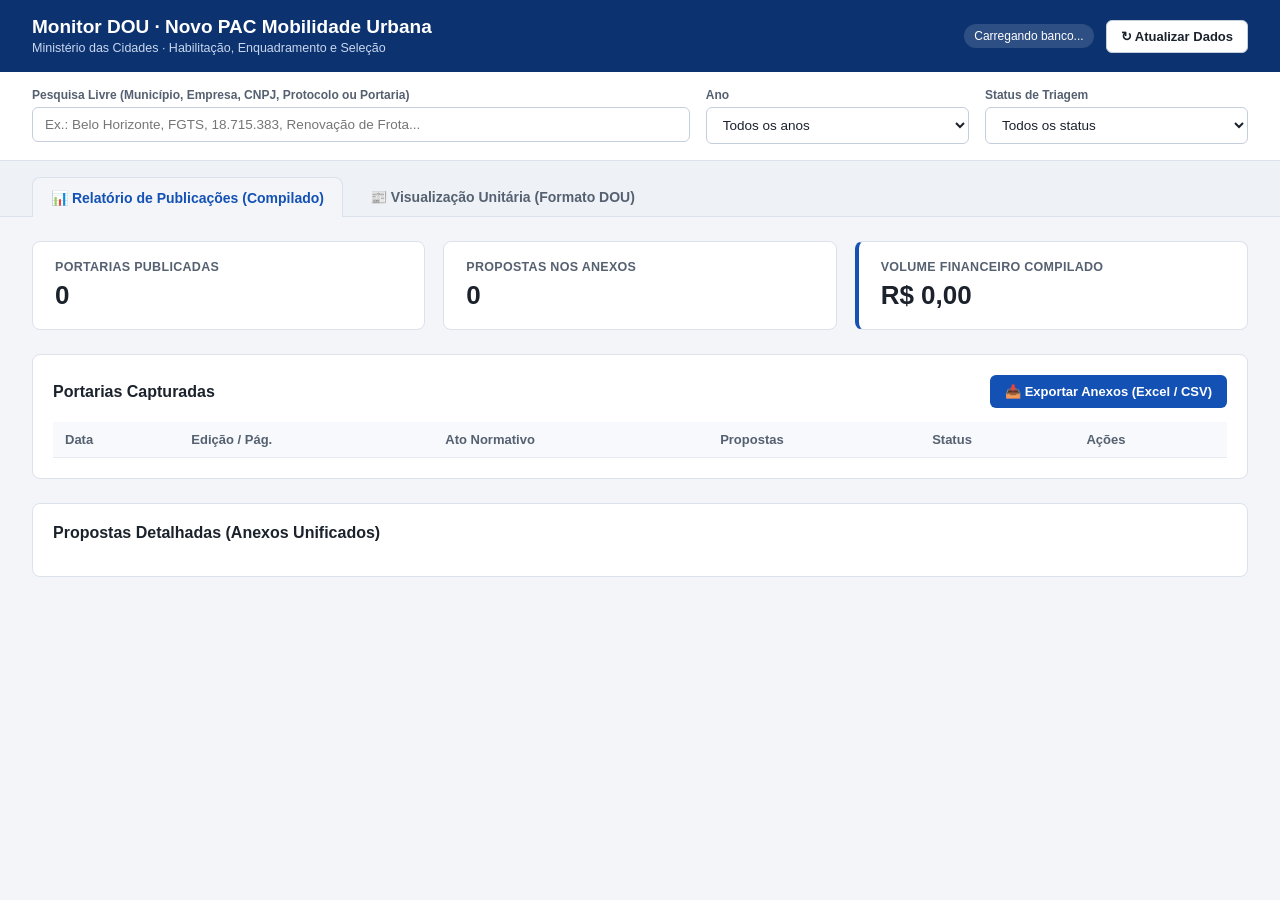
==== painel.html @ 19306ff7 "Atualizacao DOU Novo PAC (26/11/2026 11:41)" ====
<!DOCTYPE html>
<html lang="pt-BR">
<head>
  <meta charset="UTF-8">
  <meta name="viewport" content="width=device-width, initial-scale=1.0">
  <title>Monitor DOU — Novo PAC Mobilidade Urbana</title>
  <link rel="stylesheet" href="estilo_dou.css">
</head>
<body>
  <header class="topbar">
    <div class="topbar-info">
      <h1>Monitor DOU · Novo PAC Mobilidade Urbana</h1>
      <span class="subtitulo">Ministério das Cidades · Habilitação, Enquadramento e Seleção</span>
    </div>
    <div class="topbar-actions">
      <span id="badge-atualizacao" class="badge-sync">Carregando banco...</span>
      <button id="btn-recarregar" class="btn btn-secundario" type="button">↻ Atualizar Dados</button>
    </div>
  </header>

  <section class="barra-filtros">
    <div class="campo-filtro campo-busca">
      <label for="filtro-busca">Pesquisa Livre (Município, Empresa, CNPJ, Protocolo ou Portaria)</label>
      <input type="text" id="filtro-busca" placeholder="Ex.: Belo Horizonte, FGTS, 18.715.383, Renovação de Frota...">
    </div>
    <div class="campo-filtro">
      <label for="filtro-ano">Ano</label>
      <select id="filtro-ano">
        <option value="TODOS">Todos os anos</option>
      </select>
    </div>
    <div class="campo-filtro">
      <label for="filtro-status">Status de Triagem</label>
      <select id="filtro-status">
        <option value="TODOS">Todos os status</option>
        <option value="Pendente">Pendente</option>
        <option value="Em análise">Em análise</option>
        <option value="Conferido">Conferido</option>
      </select>
    </div>
  </section>

  <nav class="abas-nav">
    <button class="aba-btn ativa" data-aba="relatorio" type="button">
      📊 Relatório de Publicações (Compilado)
    </button>
    <button class="aba-btn" data-aba="unitaria" type="button">
      📰 Visualização Unitária (Formato DOU)
    </button>
  </nav>

  <!-- ABA 1: RELATÓRIO COMPILADO -->
  <main id="view-relatorio" class="container-principal">
    <section class="grid-kpis">
      <article class="kpi-card">
        <span class="kpi-label">Portarias Publicadas</span>
        <strong id="kpi-portarias" class="kpi-valor">0</strong>
      </article>
      <article class="kpi-card">
        <span class="kpi-label">Propostas nos Anexos</span>
        <strong id="kpi-propostas" class="kpi-valor">0</strong>
      </article>
      <article class="kpi-card destaque">
        <span class="kpi-label">Volume Financeiro Compilado</span>
        <strong id="kpi-volume" class="kpi-valor">R$ 0,00</strong>
      </article>
    </section>

    <section class="bloco-tabela">
      <div class="bloco-header">
        <h2>Portarias Capturadas</h2>
        <button id="btn-exportar-csv" class="btn btn-primario" type="button">📥 Exportar Anexos (Excel / CSV)</button>
      </div>
      <div class="tabela-scroll">
        <table class="tabela-dados" id="tabela-portarias">
          <thead>
            <tr>
              <th>Data</th>
              <th>Edição / Pág.</th>
              <th>Ato Normativo</th>
              <th>Propostas</th>
              <th>Status</th>
              <th>Ações</th>
            </tr>
          </thead>
          <tbody></tbody>
        </table>
      </div>
    </section>

    <section class="bloco-tabela">
      <div class="bloco-header">
        <h2>Propostas Detalhadas (Anexos Unificados)</h2>
        <span id="contador-anexos" class="texto-auxiliar"></span>
      </div>
      <div class="tabela-scroll">
        <table class="tabela-dados" id="tabela-anexos">
          <thead></thead>
          <tbody></tbody>
        </table>
      </div>
    </section>
  </main>

  <!-- ABA 2: VISUALIZAÇÃO UNITÁRIA (FAC-SÍMILE DOU) -->
  <main id="view-unitaria" class="container-principal oculto">
    <section class="controles-unitaria">
      <div class="campo-filtro campo-seletor-ato">
        <label for="seletor-portaria">Selecione a Portaria Publicada:</label>
        <select id="seletor-portaria"></select>
      </div>
      <div class="campo-filtro">
        <label for="seletor-status-unitario">Status de Triagem:</label>
        <select id="seletor-status-unitario">
          <option value="Pendente">Pendente</option>
          <option value="Em análise">Em análise</option>
          <option value="Conferido">Conferido</option>
        </select>
      </div>
      <div class="acoes-unitaria">
        <a id="link-original-dou" href="#" target="_blank" rel="noopener" class="btn btn-secundario">Abrir no in.gov.br ↗</a>
        <button id="btn-imprimir-dou" class="btn btn-primario" type="button">🖨️ Imprimir / PDF</button>
      </div>
    </section>

    <article id="folha-dou" class="folha-dou">
      <p class="texto-vazio">Nenhuma portaria selecionada.</p>
    </article>
  </main>

  <script src="app_dou.js"></script>
</body>
</html>
---- estilo_dou.css ----
:root {
  --azul-gov: #1351b4;
  --azul-gov-escuro: #0c326f;
  --fundo-pagina: #f3f5f8;
  --fundo-card: #ffffff;
  --borda: #dce2ec;
  --texto-principal: #1b222c;
  --texto-secundario: #556070;
}

* {
  box-sizing: border-box;
}

body {
  margin: 0;
  font-family: -apple-system, BlinkMacSystemFont, "Segoe UI", Roboto, Arial, sans-serif;
  background-color: var(--fundo-pagina);
  color: var(--texto-principal);
}

/* Cabeçalho Superior */
.topbar {
  background: var(--azul-gov-escuro);
  color: #fff;
  padding: 16px 32px;
  display: flex;
  justify-content: space-between;
  align-items: center;
  flex-wrap: wrap;
  gap: 12px;
}

.topbar h1 {
  margin: 0;
  font-size: 19px;
  font-weight: 700;
}

.topbar .subtitulo {
  font-size: 12.5px;
  color: #c9d8f0;
}

.topbar-actions {
  display: flex;
  align-items: center;
  gap: 12px;
}

.badge-sync {
  font-size: 12px;
  background: rgba(255, 255, 255, 0.14);
  padding: 5px 10px;
  border-radius: 99px;
}

/* Filtros */
.barra-filtros {
  background: var(--fundo-card);
  border-bottom: 1px solid var(--borda);
  padding: 16px 32px;
  display: grid;
  grid-template-columns: 2.5fr 1fr 1fr;
  gap: 16px;
}

.campo-filtro {
  display: flex;
  flex-direction: column;
  gap: 5px;
}

.campo-filtro label {
  font-size: 12px;
  font-weight: 600;
  color: var(--texto-secundario);
}

.campo-filtro input,
.campo-filtro select {
  padding: 9px 12px;
  border: 1px solid #c5cedb;
  border-radius: 6px;
  font-size: 13.5px;
  background: #fff;
  color: var(--texto-principal);
}

.campo-filtro input:focus,
.campo-filtro select:focus {
  outline: 2px solid rgba(19, 81, 180, 0.25);
  border-color: var(--azul-gov);
}

/* Abas */
.abas-nav {
  padding: 16px 32px 0 32px;
  display: flex;
  gap: 8px;
  border-bottom: 1px solid var(--borda);
  background: #eef2f7;
}

.aba-btn {
  padding: 11px 18px;
  border: 1px solid transparent;
  border-bottom: none;
  background: transparent;
  font-size: 14px;
  font-weight: 600;
  color: var(--texto-secundario);
  border-radius: 8px 8px 0 0;
  cursor: pointer;
}

.aba-btn.ativa {
  background: var(--fundo-pagina);
  color: var(--azul-gov);
  border-color: var(--borda);
  margin-bottom: -1px;
}

.container-principal {
  max-width: 1360px;
  margin: 0 auto;
  padding: 24px 32px 48px 32px;
}

.oculto {
  display: none !important;
}

/* KPIs */
.grid-kpis {
  display: grid;
  grid-template-columns: repeat(3, 1fr);
  gap: 18px;
  margin-bottom: 24px;
}

.kpi-card {
  background: var(--fundo-card);
  border: 1px solid var(--borda);
  border-radius: 8px;
  padding: 18px 22px;
  display: flex;
  flex-direction: column;
  gap: 6px;
}

.kpi-card.destaque {
  border-left: 4px solid var(--azul-gov);
}

.kpi-label {
  font-size: 12.5px;
  font-weight: 600;
  color: var(--texto-secundario);
  text-transform: uppercase;
  letter-spacing: 0.3px;
}

.kpi-valor {
  font-size: 26px;
  font-weight: 700;
  color: var(--texto-principal);
}

/* Tabelas do Relatório */
.bloco-tabela {
  background: var(--fundo-card);
  border: 1px solid var(--borda);
  border-radius: 8px;
  padding: 20px;
  margin-bottom: 24px;
}

.bloco-header {
  display: flex;
  justify-content: space-between;
  align-items: center;
  margin-bottom: 14px;
  gap: 12px;
}

.bloco-header h2 {
  margin: 0;
  font-size: 16px;
}

.tabela-scroll {
  overflow-x: auto;
  max-height: 460px;
}

.tabela-dados {
  width: 100%;
  border-collapse: collapse;
  font-size: 13px;
}

.tabela-dados th,
.tabela-dados td {
  padding: 10px 12px;
  border-bottom: 1px solid #e6ebf2;
  text-align: left;
  vertical-align: top;
}

.tabela-dados th {
  background: #f7f9fc;
  font-weight: 600;
  color: var(--texto-secundario);
  position: sticky;
  top: 0;
  z-index: 1;
}

.tabela-dados tbody tr:hover {
  background: #f4f8ff;
}

/* Botões e Badges */
.btn {
  padding: 8px 14px;
  border-radius: 6px;
  font-size: 13px;
  font-weight: 600;
  cursor: pointer;
  border: 1px solid transparent;
  text-decoration: none;
  display: inline-flex;
  align-items: center;
  gap: 6px;
}

.btn-primario {
  background: var(--azul-gov);
  color: #fff;
}

.btn-primario:hover {
  background: var(--azul-gov-escuro);
}

.btn-secundario {
  background: #fff;
  color: var(--texto-principal);
  border-color: #c5cedb;
}

.btn-secundario:hover {
  background: #f0f4fa;
}

.btn-mini {
  padding: 4px 10px;
  font-size: 12px;
}

.pill-status {
  padding: 3px 9px;
  border-radius: 99px;
  font-size: 11.5px;
  font-weight: 600;
  display: inline-block;
}

.status-Pendente { background: #fff3cd; color: #856404; }
.status-Em { background: #cfe2ff; color: #084298; }
.status-Conferido { background: #d1e7dd; color: #0f5132; }

/* Controles da Visão Unitária */
.controles-unitaria {
  background: var(--fundo-card);
  border: 1px solid var(--borda);
  border-radius: 8px;
  padding: 16px 20px;
  margin-bottom: 24px;
  display: grid;
  grid-template-columns: 3fr 1.2fr auto;
  gap: 16px;
  align-items: end;
}

.acoes-unitaria {
  display: flex;
  gap: 10px;
}

/* =========================================================
   FAC-SÍMILE DO DIÁRIO OFICIAL DA UNIÃO (IMPRENSA NACIONAL)
   ========================================================= */
.folha-dou {
  max-width: 880px;
  margin: 0 auto;
  background: #ffffff;
  padding: 48px 58px;
  box-shadow: 0 3px 14px rgba(0, 0, 0, 0.12);
  border-top: 4px solid var(--azul-gov);
  font-family: "Times New Roman", Georgia, serif;
  color: #111111;
}

.dou-topo-titulo {
  font-family: Arial, Helvetica, sans-serif;
  font-size: 16px;
  font-weight: 700;
  letter-spacing: 0.4px;
  margin-bottom: 6px;
}

.dou-metadados {
  font-family: Arial, Helvetica, sans-serif;
  font-size: 12px;
  color: #333;
  padding-bottom: 10px;
  border-bottom: 1px solid #cccccc;
  margin-bottom: 24px;
  line-height: 1.65;
}

.dou-metadados .sep {
  margin: 0 6px;
  color: #999;
}

.dou-ato-titulo {
  text-align: center;
  font-weight: bold;
  font-size: 16px;
  text-transform: uppercase;
  margin: 18px 0 22px 0;
  letter-spacing: 0.3px;
}

.dou-ementa {
  margin-left: 44%;
  text-align: justify;
  font-size: 13.5px;
  line-height: 1.48;
  margin-bottom: 24px;
}

.dou-corpo p {
  text-align: justify;
  text-indent: 2.4em;
  font-size: 15px;
  line-height: 1.62;
  margin: 0 0 12px 0;
}

.dou-assinatura {
  text-align: center;
  font-weight: bold;
  font-size: 14.5px;
  text-transform: uppercase;
  margin: 34px 0 28px 0;
}

.dou-anexo-titulo {
  text-align: center;
  font-weight: bold;
  font-size: 15px;
  margin: 26px 0 12px 0;
}

.dou-tabela-anexo {
  width: 100%;
  border-collapse: collapse;
  font-family: Arial, Helvetica, sans-serif;
  font-size: 11.5px;
  margin-bottom: 28px;
}

.dou-tabela-anexo th,
.dou-tabela-anexo td {
  border: 1px solid #444;
  padding: 6px 8px;
  text-align: left;
  vertical-align: top;
}

.dou-tabela-anexo th {
  background-color: #f2f2f2;
  font-weight: bold;
}

.dou-rodape-certificacao {
  font-family: Arial, Helvetica, sans-serif;
  font-size: 11px;
  color: #555;
  border-top: 1px solid #ddd;
  padding-top: 10px;
  margin-top: 24px;
}

/* Regras limpas para impressão ou Salvar como PDF */
@media print {
  body { background: #fff; }
  .topbar, .barra-filtros, .abas-nav, .controles-unitaria { display: none !important; }
  .container-principal { padding: 0; max-width: 100%; }
  .folha-dou {
    box-shadow: none;
    border-top: none;
    padding: 10px 15px;
    max-width: 100%;
  }
}
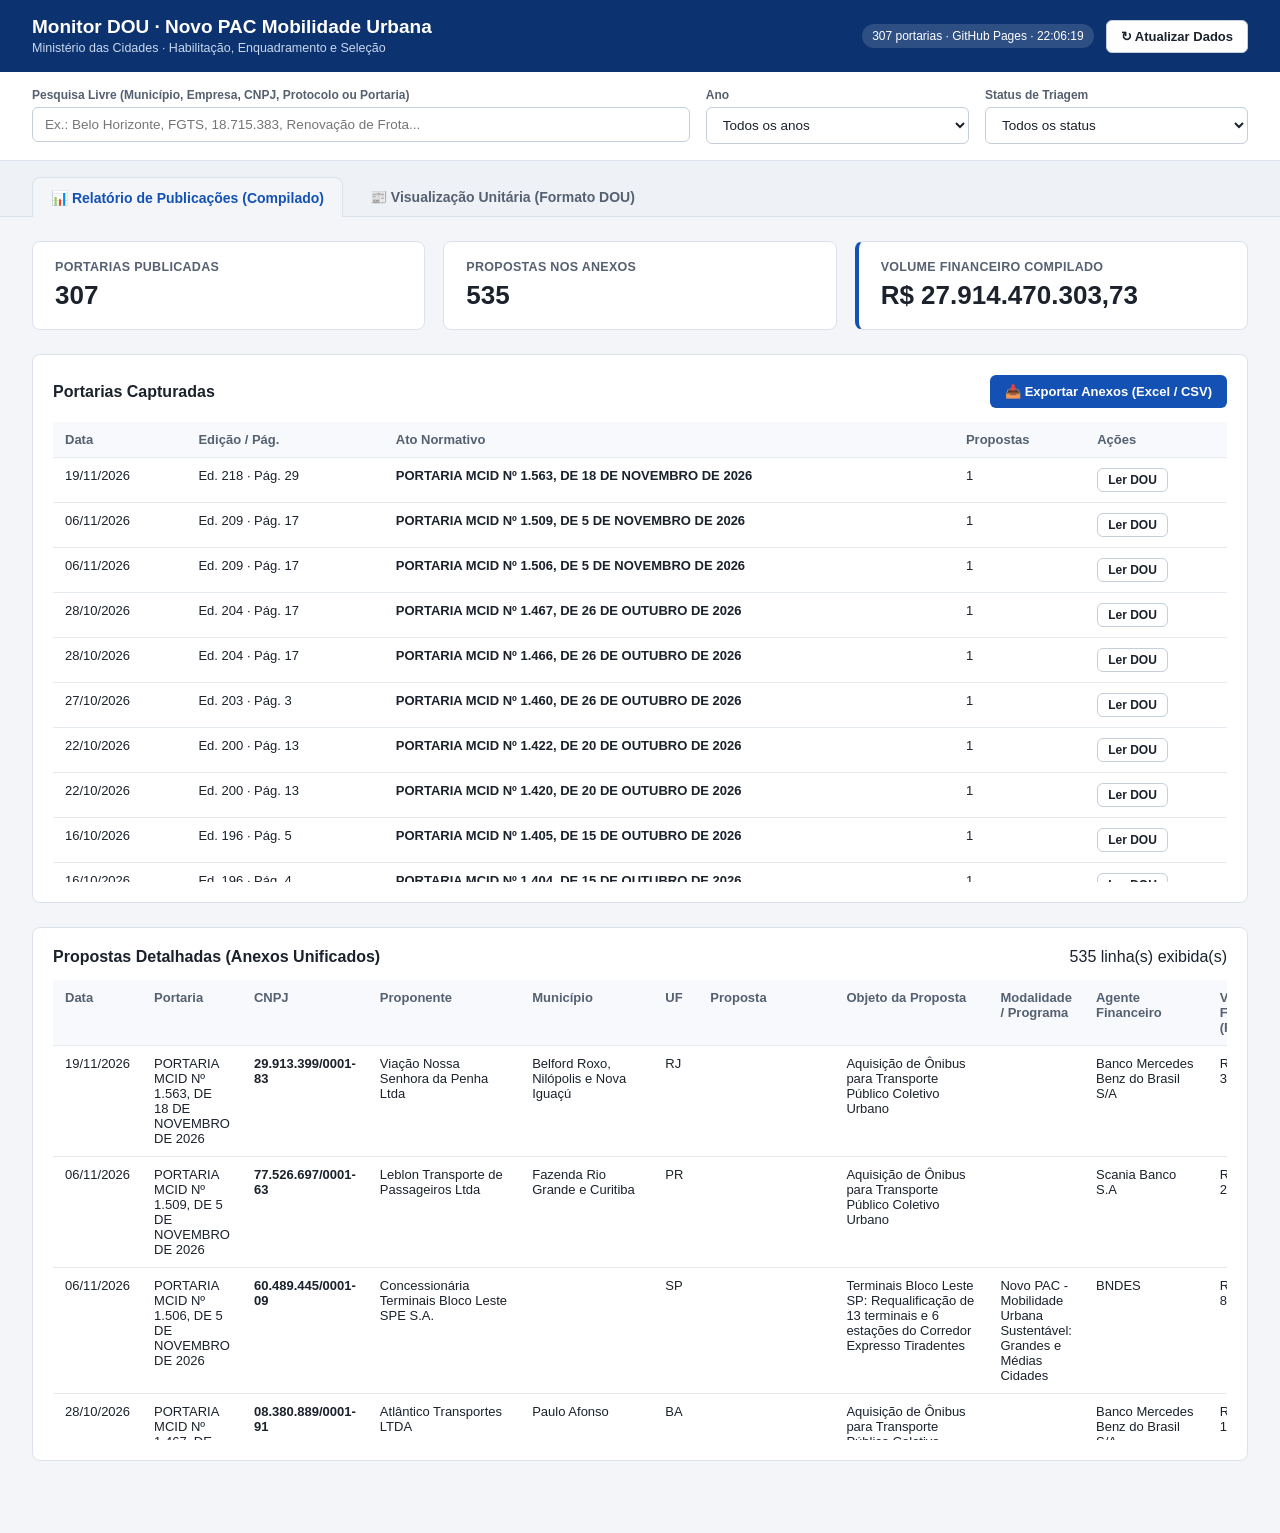
==== commit bfca3b42: "Atualizacao DOU Novo PAC (26/11/2026 12:17)" ====
--- a/painel.html
+++ b/painel.html
@@ -73,16 +73,15 @@
       </div>
       <div class="tabela-scroll">
         <table class="tabela-dados" id="tabela-portarias">
-          <thead>
-            <tr>
-              <th>Data</th>
-              <th>Edição / Pág.</th>
-              <th>Ato Normativo</th>
-              <th>Propostas</th>
-              <th>Status</th>
-              <th>Ações</th>
-            </tr>
-          </thead>
+         <thead>
+  <tr>
+    <th>Data</th>
+    <th>Edição / Pág.</th>
+    <th>Ato Normativo</th>
+    <th>Propostas</th>
+    <th>Ações</th>
+  </tr>
+</thead>
           <tbody></tbody>
         </table>
       </div>
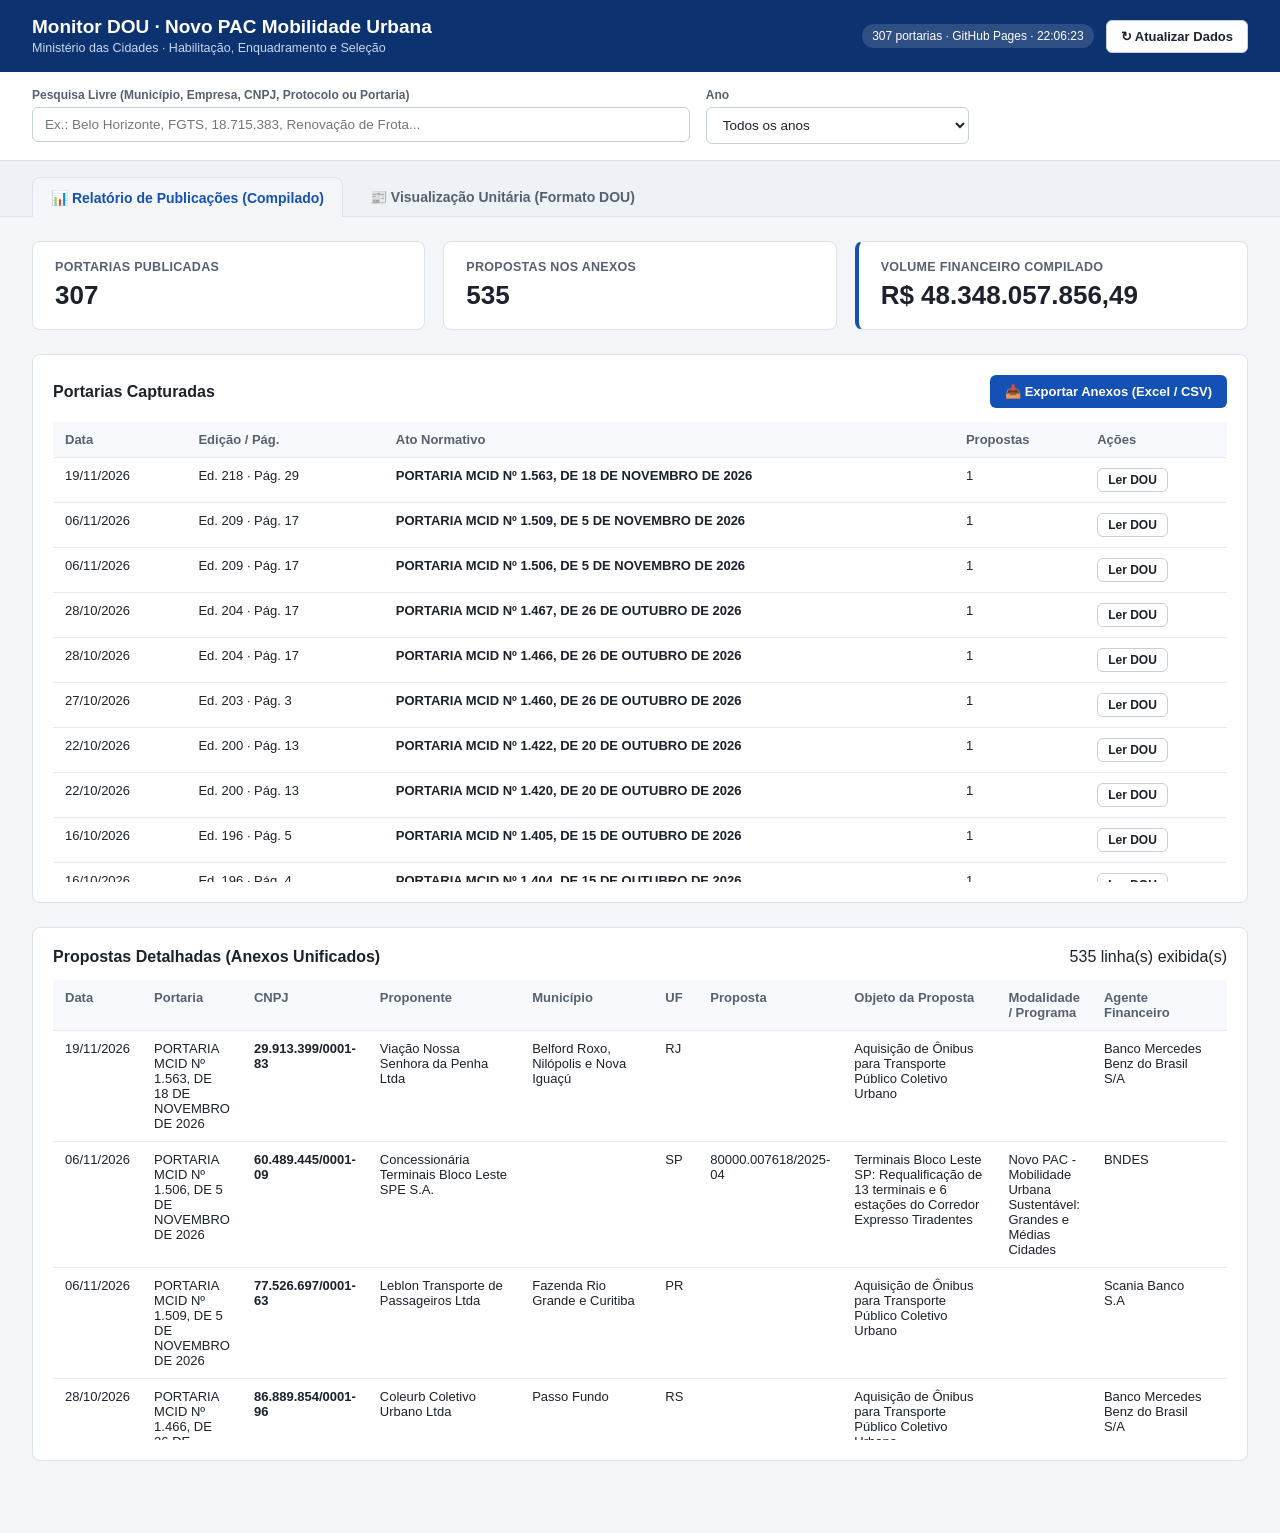
==== commit 017dac29: "Atualizacao DOU Novo PAC (26/11/2026 14:25)" ====
--- a/painel.html
+++ b/painel.html
@@ -27,15 +27,6 @@
       <label for="filtro-ano">Ano</label>
       <select id="filtro-ano">
         <option value="TODOS">Todos os anos</option>
-      </select>
-    </div>
-    <div class="campo-filtro">
-      <label for="filtro-status">Status de Triagem</label>
-      <select id="filtro-status">
-        <option value="TODOS">Todos os status</option>
-        <option value="Pendente">Pendente</option>
-        <option value="Em análise">Em análise</option>
-        <option value="Conferido">Conferido</option>
       </select>
     </div>
   </section>
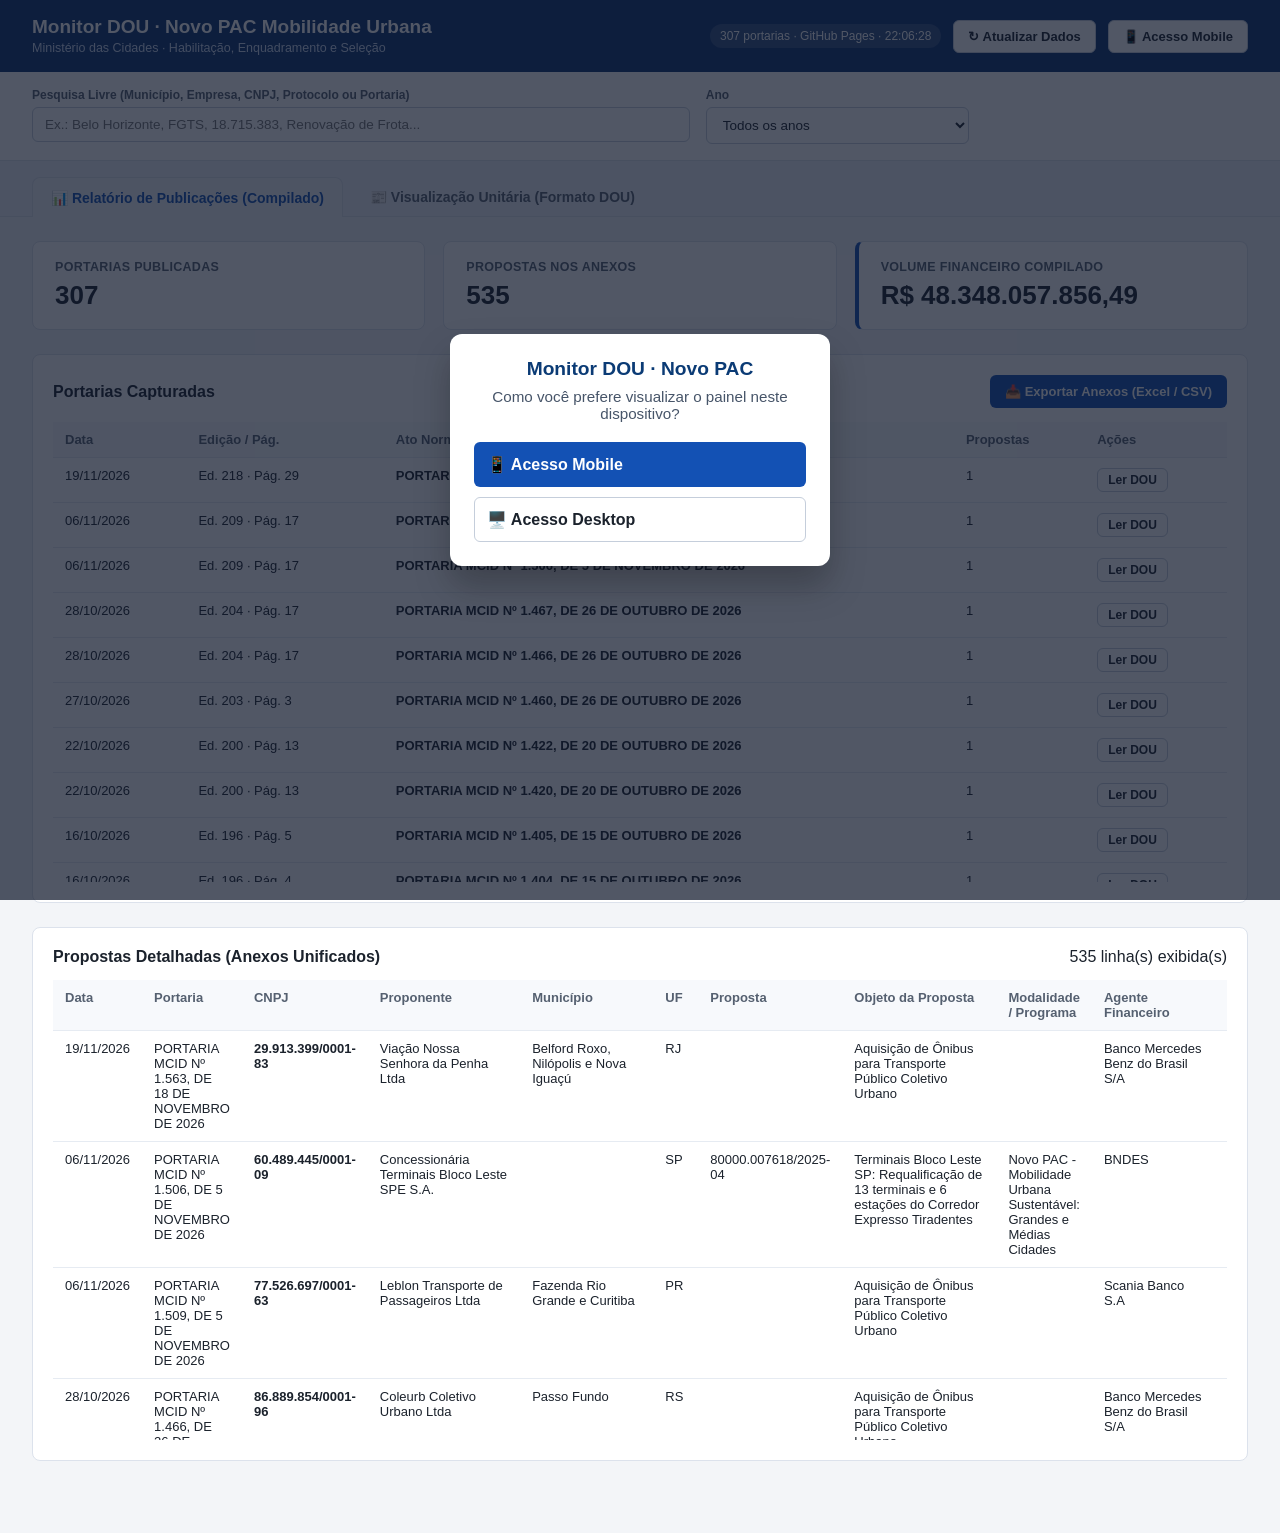
==== commit 063ed4cb: "Atualizacao DOU Novo PAC (26/11/2026 14:53)" ====
--- a/painel.html
+++ b/painel.html
@@ -1,12 +1,27 @@
 <!DOCTYPE html>
 <html lang="pt-BR">
 <head>
+  <link rel="icon" type="image/svg+xml" href="data:image/svg+xml,%3Csvg xmlns='http://www.w3.org/2000/svg' viewBox='0 0 64 64'%3E%3Crect width='64' height='64' rx='14' fill='%230b3b75'/%3E%3Crect x='15' y='12' width='34' height='40' rx='4' fill='%23ffffff'/%3E%3Crect x='21' y='21' width='22' height='4' rx='2' fill='%230b3b75'/%3E%3Crect x='21' y='30' width='22' height='4' rx='2' fill='%230b3b75'/%3E%3Crect x='21' y='39' width='14' height='4' rx='2' fill='%2316a34a'/%3E%3C/svg%3E">
   <meta charset="UTF-8">
   <meta name="viewport" content="width=device-width, initial-scale=1.0">
   <title>Monitor DOU — Novo PAC Mobilidade Urbana</title>
   <link rel="stylesheet" href="estilo_dou.css">
 </head>
 <body>
+  <div id="modal-modo-acesso" class="modal-visao oculto">
+  <div class="modal-visao-card">
+    <h2>Monitor DOU · Novo PAC</h2>
+    <p>Como você prefere visualizar o painel neste dispositivo?</p>
+    <div class="modal-visao-botoes">
+      <button type="button" class="btn btn-primario" onclick="definirModoVisao('mobile')">
+        📱 Acesso Mobile
+      </button>
+      <button type="button" class="btn btn-secundario" onclick="definirModoVisao('desktop')">
+        🖥️ Acesso Desktop
+      </button>
+    </div>
+  </div>
+</div>
   <header class="topbar">
     <div class="topbar-info">
       <h1>Monitor DOU · Novo PAC Mobilidade Urbana</h1>
@@ -15,6 +30,9 @@
     <div class="topbar-actions">
       <span id="badge-atualizacao" class="badge-sync">Carregando banco...</span>
       <button id="btn-recarregar" class="btn btn-secundario" type="button">↻ Atualizar Dados</button>
+      <button id="btn-alternar-visao" type="button" class="btn btn-secundario" onclick="alternarModoVisao()">
+  📱 Acesso Mobile
+</button>
     </div>
   </header>
 
--- a/estilo_dou.css
+++ b/estilo_dou.css
@@ -408,3 +408,97 @@
     max-width: 100%;
   }
 }
+/* Modal de escolha inicial (Mobile / Desktop) */
+.modal-visao {
+  position: fixed;
+  inset: 0;
+  background: rgba(15, 23, 42, 0.72);
+  display: flex;
+  align-items: center;
+  justify-content: center;
+  z-index: 9999;
+  padding: 16px;
+}
+
+.modal-visao.oculto {
+  display: none;
+}
+
+.modal-visao-card {
+  background: #ffffff;
+  border-radius: 12px;
+  padding: 24px;
+  max-width: 380px;
+  width: 100%;
+  text-align: center;
+  box-shadow: 0 20px 35px rgba(0, 0, 0, 0.25);
+}
+
+.modal-visao-card h2 {
+  margin: 0 0 8px;
+  font-size: 1.2rem;
+  color: #0b3b75;
+}
+
+.modal-visao-card p {
+  margin: 0 0 20px;
+  color: #475569;
+  font-size: 0.95rem;
+}
+
+.modal-visao-botoes {
+  display: flex;
+  flex-direction: column;
+  gap: 10px;
+}
+
+.modal-visao-botoes .btn {
+  width: 100%;
+  padding: 12px;
+  font-size: 1rem;
+}
+
+/* Adaptações quando o Acesso Mobile está ativo */
+body.modo-mobile .container,
+body.modo-mobile main,
+body.modo-mobile header {
+  max-width: 100%;
+  padding-left: 12px;
+  padding-right: 12px;
+}
+
+body.modo-mobile .kpis-grid,
+body.modo-mobile .grid-kpis {
+  display: grid;
+  grid-template-columns: 1fr !important;
+  gap: 10px;
+}
+
+body.modo-mobile .barra-filtros,
+body.modo-mobile .filtros-grid {
+  display: flex;
+  flex-direction: column;
+  gap: 10px;
+}
+
+body.modo-mobile .barra-filtros input,
+body.modo-mobile .barra-filtros select,
+body.modo-mobile .filtros-grid input,
+body.modo-mobile .filtros-grid select {
+  width: 100%;
+  font-size: 16px; /* Evita zoom automático no iOS/Android ao tocar no campo */
+}
+
+body.modo-mobile table {
+  font-size: 0.82rem;
+}
+
+body.modo-mobile th,
+body.modo-mobile td {
+  padding: 8px 6px;
+}
+
+body.modo-mobile .folha-dou {
+  padding: 16px 12px;
+  font-size: 0.92rem;
+}
